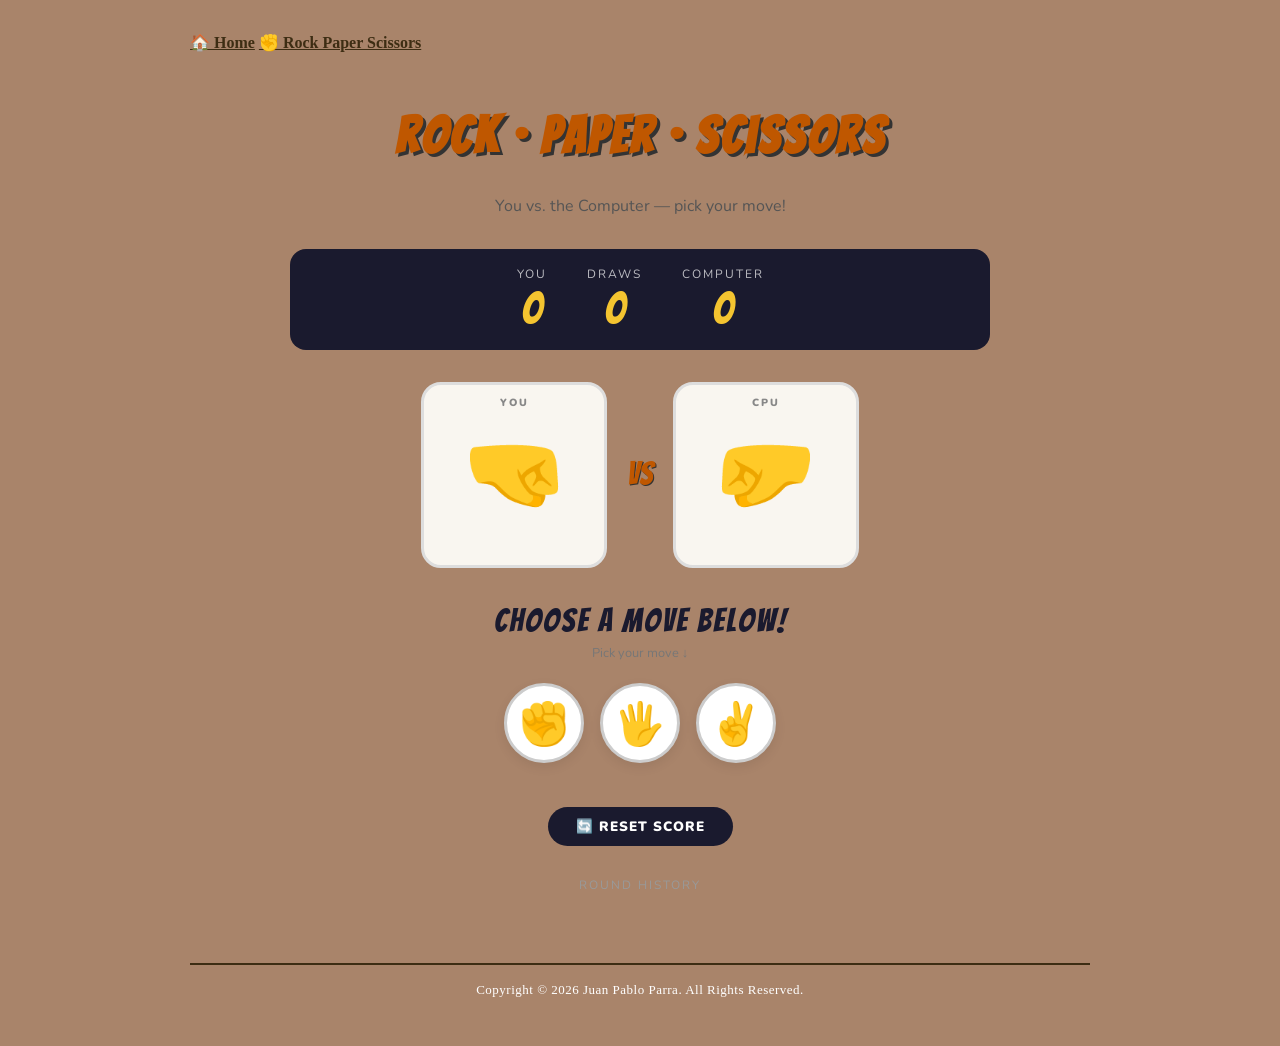
==== game.html @ 6a3b9778 "Add files via upload" ====
<!DOCTYPE html>
<html>
<head>
  <title>Rock Paper Scissors – Juan Pablo Parra</title>
  <link rel="stylesheet" href="style.css">
  <style>
    /* ── Game-page specific styles ── */
    @import url('https://fonts.googleapis.com/css2?family=Bangers&family=Nunito:wght@400;700;900&display=swap');

    .game-wrapper {
      max-width: 700px;
      margin: 40px auto 60px;
      text-align: center;
      font-family: 'Nunito', sans-serif;
    }

    .game-title {
      font-family: 'Bangers', cursive;
      font-size: 3.2rem;
      letter-spacing: 3px;
      color: #bf5700; /* UT Austin burnt orange */
      text-shadow: 3px 3px 0 #333;
      margin-bottom: 4px;
    }

    .game-subtitle {
      color: #555;
      font-size: 1rem;
      margin-bottom: 30px;
    }

    /* Score board */
    .scoreboard {
      display: flex;
      justify-content: center;
      gap: 40px;
      background: #1a1a2e;
      border-radius: 16px;
      padding: 16px 40px;
      margin-bottom: 32px;
      color: #fff;
    }
    .score-block { text-align: center; }
    .score-label { font-size: 0.75rem; letter-spacing: 2px; text-transform: uppercase; opacity: 0.7; }
    .score-num { font-family: 'Bangers', cursive; font-size: 2.8rem; color: #f4c430; line-height: 1.1; }

    /* Arena */
    .arena {
      display: flex;
      justify-content: center;
      align-items: center;
      gap: 20px;
      margin-bottom: 28px;
    }

    .hand-box {
      background: #f9f6f0;
      border: 3px solid #ddd;
      border-radius: 20px;
      width: 180px;
      height: 180px;
      display: flex;
      flex-direction: column;
      align-items: center;
      justify-content: center;
      font-size: 5rem;
      transition: transform 0.15s, border-color 0.3s;
      position: relative;
      overflow: hidden;
    }

    .hand-box.shake {
      animation: shake 0.5s ease;
    }

    .hand-box .hand-label {
      font-size: 0.65rem;
      font-weight: 900;
      text-transform: uppercase;
      letter-spacing: 2px;
      position: absolute;
      top: 10px;
      color: #888;
    }

    .hand-box.win  { border-color: #27ae60; background: #eaffea; }
    .hand-box.lose { border-color: #e74c3c; background: #fff0f0; }
    .hand-box.draw { border-color: #f39c12; background: #fffbe8; }

    .vs-badge {
      font-family: 'Bangers', cursive;
      font-size: 2rem;
      color: #bf5700;
      text-shadow: 1px 1px 0 #333;
    }

    /* Result */
    .result-text {
      font-family: 'Bangers', cursive;
      font-size: 2rem;
      letter-spacing: 2px;
      min-height: 2.4rem;
      color: #1a1a2e;
      transition: opacity 0.3s;
    }

    .result-text.win  { color: #27ae60; }
    .result-text.lose { color: #e74c3c; }
    .result-text.draw { color: #e67e22; }

    /* Choice buttons */
    .choices {
      display: flex;
      justify-content: center;
      gap: 16px;
      margin: 20px 0;
      flex-wrap: wrap;
    }

    .choice-btn {
      font-size: 2.6rem;
      background: #fff;
      border: 3px solid #ccc;
      border-radius: 50%;
      width: 80px;
      height: 80px;
      cursor: pointer;
      transition: transform 0.15s, border-color 0.2s, box-shadow 0.2s;
      display: flex;
      align-items: center;
      justify-content: center;
      box-shadow: 0 4px 12px rgba(0,0,0,0.08);
    }

    .choice-btn:hover {
      transform: scale(1.18) rotate(-5deg);
      border-color: #bf5700;
      box-shadow: 0 8px 20px rgba(191,87,0,0.25);
    }

    .choice-btn:active { transform: scale(0.95); }

    .choice-hint {
      font-size: 0.8rem;
      color: #777;
      margin-top: -4px;
      margin-bottom: 6px;
    }

    /* History log */
    .history-title {
      font-size: 0.75rem;
      letter-spacing: 2px;
      text-transform: uppercase;
      color: #999;
      margin-top: 30px;
      margin-bottom: 8px;
    }

    .history-log {
      list-style: none;
      padding: 0;
      margin: 0 auto;
      max-width: 420px;
      max-height: 160px;
      overflow-y: auto;
      font-size: 0.9rem;
    }

    .history-log li {
      padding: 5px 12px;
      border-radius: 8px;
      margin-bottom: 4px;
      background: #f4f4f4;
      display: flex;
      justify-content: space-between;
    }

    .history-log li.win  { background: #eaffea; }
    .history-log li.lose { background: #fff0f0; }
    .history-log li.draw { background: #fffbe8; }

    .reset-btn {
      margin-top: 24px;
      font-family: 'Nunito', sans-serif;
      font-weight: 900;
      font-size: 0.85rem;
      letter-spacing: 1px;
      text-transform: uppercase;
      background: #1a1a2e;
      color: #fff;
      border: none;
      border-radius: 40px;
      padding: 10px 28px;
      cursor: pointer;
      transition: background 0.2s, transform 0.1s;
    }
    .reset-btn:hover { background: #bf5700; transform: scale(1.04); }

    @keyframes shake {
      0%   { transform: translateX(0) rotate(0deg); }
      20%  { transform: translateX(-8px) rotate(-6deg); }
      40%  { transform: translateX(8px)  rotate(6deg); }
      60%  { transform: translateX(-6px) rotate(-4deg); }
      80%  { transform: translateX(6px)  rotate(4deg); }
      100% { transform: translateX(0) rotate(0deg); }
    }

    @keyframes popIn {
      0%   { transform: scale(0.4); opacity: 0; }
      70%  { transform: scale(1.2); }
      100% { transform: scale(1);   opacity: 1; }
    }

    .pop { animation: popIn 0.35s ease forwards; }
  </style>
</head>
<body>

  <!-- Navigation Bar -->
  <nav class="site-nav">
    <a href="index.html" class="nav-link">🏠 Home</a>
    <a href="game.html" class="nav-link active">✊ Rock Paper Scissors</a>
  </nav>

  <div class="game-wrapper">
    <h1 class="game-title">Rock · Paper · Scissors</h1>
    <p class="game-subtitle">You vs. the Computer — pick your move!</p>

    <!-- Score board -->
    <div class="scoreboard">
      <div class="score-block">
        <div class="score-label">You</div>
        <div class="score-num" id="score-player">0</div>
      </div>
      <div class="score-block">
        <div class="score-label">Draws</div>
        <div class="score-num" id="score-draw" style="color:#f4c430">0</div>
      </div>
      <div class="score-block">
        <div class="score-label">Computer</div>
        <div class="score-num" id="score-cpu">0</div>
      </div>
    </div>

    <!-- Arena -->
    <div class="arena">
      <div class="hand-box" id="player-hand">
        <span class="hand-label">You</span>
        <span id="player-emoji">🤜</span>
      </div>

      <div class="vs-badge">VS</div>

      <div class="hand-box" id="cpu-hand">
        <span class="hand-label">CPU</span>
        <span id="cpu-emoji">🤛</span>
      </div>
    </div>

    <!-- Result -->
    <div class="result-text" id="result-text">Choose a move below!</div>

    <!-- Choice buttons -->
    <p class="choice-hint">Pick your move ↓</p>
    <div class="choices">
      <button class="choice-btn" onclick="play('rock')"     title="Rock">✊</button>
      <button class="choice-btn" onclick="play('paper')"    title="Paper">🖐️</button>
      <button class="choice-btn" onclick="play('scissors')" title="Scissors">✌️</button>
    </div>

    <!-- Reset -->
    <button class="reset-btn" onclick="resetGame()">🔄 Reset Score</button>

    <!-- History -->
    <p class="history-title">Round History</p>
    <ul class="history-log" id="history-log"></ul>
  </div>

  <footer class="page-footer">
    Copyright &copy; 2026 Juan Pablo Parra. All Rights Reserved.
  </footer>

  <script>
    const EMOJI = { rock: '✊', paper: '🖐️', scissors: '✌️' };
    const CHOICES = ['rock', 'paper', 'scissors'];

    let scores = { player: 0, cpu: 0, draw: 0 };

    function cpuChoice() {
      return CHOICES[Math.floor(Math.random() * 3)];
    }

    function getResult(player, cpu) {
      if (player === cpu) return 'draw';
      if (
        (player === 'rock'     && cpu === 'scissors') ||
        (player === 'paper'    && cpu === 'rock')     ||
        (player === 'scissors' && cpu === 'paper')
      ) return 'win';
      return 'lose';
    }

    function play(playerMove) {
      const cpuMove = cpuChoice();
      const result  = getResult(playerMove, cpuMove);

      // Animate hands
      const playerBox = document.getElementById('player-hand');
      const cpuBox    = document.getElementById('cpu-hand');
      const playerEmoji = document.getElementById('player-emoji');
      const cpuEmoji    = document.getElementById('cpu-emoji');

      // Reset classes
      [playerBox, cpuBox].forEach(b => b.className = 'hand-box');
      playerEmoji.className = '';
      cpuEmoji.className = '';

      // Shake then reveal
      playerBox.classList.add('shake');
      cpuBox.classList.add('shake');

      setTimeout(() => {
        playerEmoji.textContent = EMOJI[playerMove];
        cpuEmoji.textContent    = EMOJI[cpuMove];
        playerEmoji.className = 'pop';
        cpuEmoji.className    = 'pop';

        playerBox.classList.remove('shake');
        cpuBox.classList.remove('shake');

        // Colour result
        const outcomeClass = result; // 'win' | 'lose' | 'draw'
        playerBox.classList.add(result === 'win' ? 'win' : result === 'lose' ? 'lose' : 'draw');
        cpuBox.classList.add(result === 'lose' ? 'win' : result === 'win' ? 'lose' : 'draw');

        // Result text
        const resultEl = document.getElementById('result-text');
        resultEl.className = 'result-text ' + result;
        if (result === 'win')  resultEl.textContent = '🎉 You Win!';
        if (result === 'lose') resultEl.textContent = '💀 You Lose!';
        if (result === 'draw') resultEl.textContent = '🤝 It\'s a Draw!';

        // Update scores
        if (result === 'win')  scores.player++;
        if (result === 'lose') scores.cpu++;
        if (result === 'draw') scores.draw++;

        document.getElementById('score-player').textContent = scores.player;
        document.getElementById('score-cpu').textContent    = scores.cpu;
        document.getElementById('score-draw').textContent   = scores.draw;

        // Add to history
        const log  = document.getElementById('history-log');
        const item = document.createElement('li');
        item.className = result;
        const roundNum = scores.player + scores.cpu + scores.draw;
        item.innerHTML = `
          <span>#${roundNum} &nbsp; You: ${EMOJI[playerMove]} &nbsp; CPU: ${EMOJI[cpuMove]}</span>
          <strong>${result === 'win' ? '✅ Win' : result === 'lose' ? '❌ Lose' : '➖ Draw'}</strong>
        `;
        log.insertBefore(item, log.firstChild);
      }, 500);
    }

    function resetGame() {
      scores = { player: 0, cpu: 0, draw: 0 };
      document.getElementById('score-player').textContent = 0;
      document.getElementById('score-cpu').textContent    = 0;
      document.getElementById('score-draw').textContent   = 0;
      document.getElementById('player-emoji').textContent = '🤜';
      document.getElementById('cpu-emoji').textContent    = '🤛';
      document.getElementById('result-text').className    = 'result-text';
      document.getElementById('result-text').textContent  = 'Choose a move below!';
      document.getElementById('player-hand').className    = 'hand-box';
      document.getElementById('cpu-hand').className       = 'hand-box';
      document.getElementById('history-log').innerHTML    = '';
    }
  </script>

</body>
</html>
---- style.css ----
/* ============================================================
   Clint Tuttle's Webpage - style.css
   ============================================================
   Color palette (UT Austin inspired):
   - Burnt orange: #BF5700  (primary background)
   - Navy:        #14213D   (primary text)
   - Khaki:       #E8DCC4   (cards / content panels)
   - White:       #FFFFFF   (highlights and contrast)
   ============================================================ */

/* ---- Page basics ---- */
body {
  background-color: #A9846A;          /* burnt orange background */
  color: #3D2D13;                     /* navy text for contrast  */
  font-family: Georgia, "Calibri", serif;
  max-width: 900px;
  margin: 0 auto;                     /* centers the whole page  */
  padding: 30px 20px;
  line-height: 1.6;
}

/* ---- Page title ---- */
.page-title {
  text-align: center;
  color: #3D2D13;                     /* navy title */
  background-color: #E8DCC4;          /* khaki bar behind title */
  font-size: 42px;
  font-weight: bold;
  padding: 20px;
  border: 3px solid #3D2D13;
  border-radius: 8px;
  letter-spacing: 1px;
}

/* ---- Photo row at top: three images side-by-side ---- */
.photo-row {
  display: flex;                      /* puts items in a row */
  justify-content: center;            /* centers them horizontally */
  align-items: stretch;
  gap: 8px;                           /* small space between photos */
  margin: 20px 0 10px 0;
}

.row-photo {
  width: 33%;                         /* each photo takes ~one-third */
  height: 280px;                      /* all photos same height */
  object-fit: cover;                  /* crop to fill, no distortion */
  border: 4px solid #3D2D13;          /* navy frame */
  border-radius: 6px;
  background-color: #FFFFFF;
}

/* ---- Section headings (Fall 2026 Schedule, Videos, etc.) ---- */
h3 {
  color: #FFFFFF;                     /* white headings on orange */
  font-size: 26px;
  border-bottom: 2px solid #3D2D13;
  padding-bottom: 6px;
  margin-top: 30px;
}

/* ---- About Me paragraph ---- */
.about-me {
  background-color: #E8DCC4;          /* khaki "card" */
  color: #3D2D13;
  padding: 20px 25px;
  border-radius: 8px;
  border-left: 6px solid #3D2D13;
  font-size: 17px;
}

/* ---- Resume line ---- */
.resume-line {
  text-align: center;
  background-color: #FFFFFF;
  color: #3D2D13;
  padding: 12px;
  border-radius: 6px;
  font-size: 18px;
  font-weight: bold;
}

/* ---- Captions under photos ---- */
.caption {
  text-align: center;
  color: #FFFFFF;
  font-size: 14px;
  margin-top: 0;
  padding: 0 20px;
}

/* ---- Lists ---- */
ol, ul {
  background-color: #E8DCC4;
  color: #3D2D13;
  padding: 18px 18px 18px 45px;       /* extra left padding for bullets */
  border-radius: 8px;
  font-size: 17px;
}

li {
  margin-bottom: 8px;
}

/* ---- Links ---- */
a {
  color: #3D2D13;
  font-weight: bold;
  text-decoration: underline;
}

a:hover {
  color: #BF5700;
  background-color: #FFFFFF;
  padding: 1px 3px;
  border-radius: 3px;
}

/* ---- Horizontal rules ---- */
hr {
  border: none;
  border-top: 2px dashed #3D2D13;
  margin: 30px 0;
}

/* ---- Video grid: 2 videos per row ---- */
.video-grid {
  justify-items: center;
  text-align:center;
  background-color: #E8DCC4;
  padding: 40px;
  border-radius: 8px;
}

.video-grid iframe {
  width: 75%;
  justify-items: center;
  text-align:center;
  border: 3px solid #3D2D13;
  border-radius: 6px;
  background-color: #3D2D13;
}

/* ---- Contact line ---- */
.contact-line {
  text-align: center;
  background-color: #FFFFFF;
  color: #3D2D13;
  padding: 15px;
  border-radius: 6px;
  font-size: 17px;
  font-weight: bold;
}

/* ---- Footer ---- */
.page-footer {
  text-align: center;
  color: #FFFFFF;
  font-size: 13px;
  margin-top: 40px;
  padding: 15px;
  border-top: 2px solid #3D2D13;
  letter-spacing: 0.5px;
}

/* ---- Mobile / smaller screens ---- */
@media (max-width: 700px) {
  .video-grid {
    grid-template-columns: 1fr;
  }

  .page-title {
    font-size: 30px;
  }

  /* Stack the photos vertically on small screens */
  .photo-row {
    flex-direction: column;
    align-items: center;
  }

  .row-photo {
    width: 90%;
    height: 250px;
  }

  /* Stack contact links on small screens */
  .contact-line {
    font-size: 15px;
  }
}
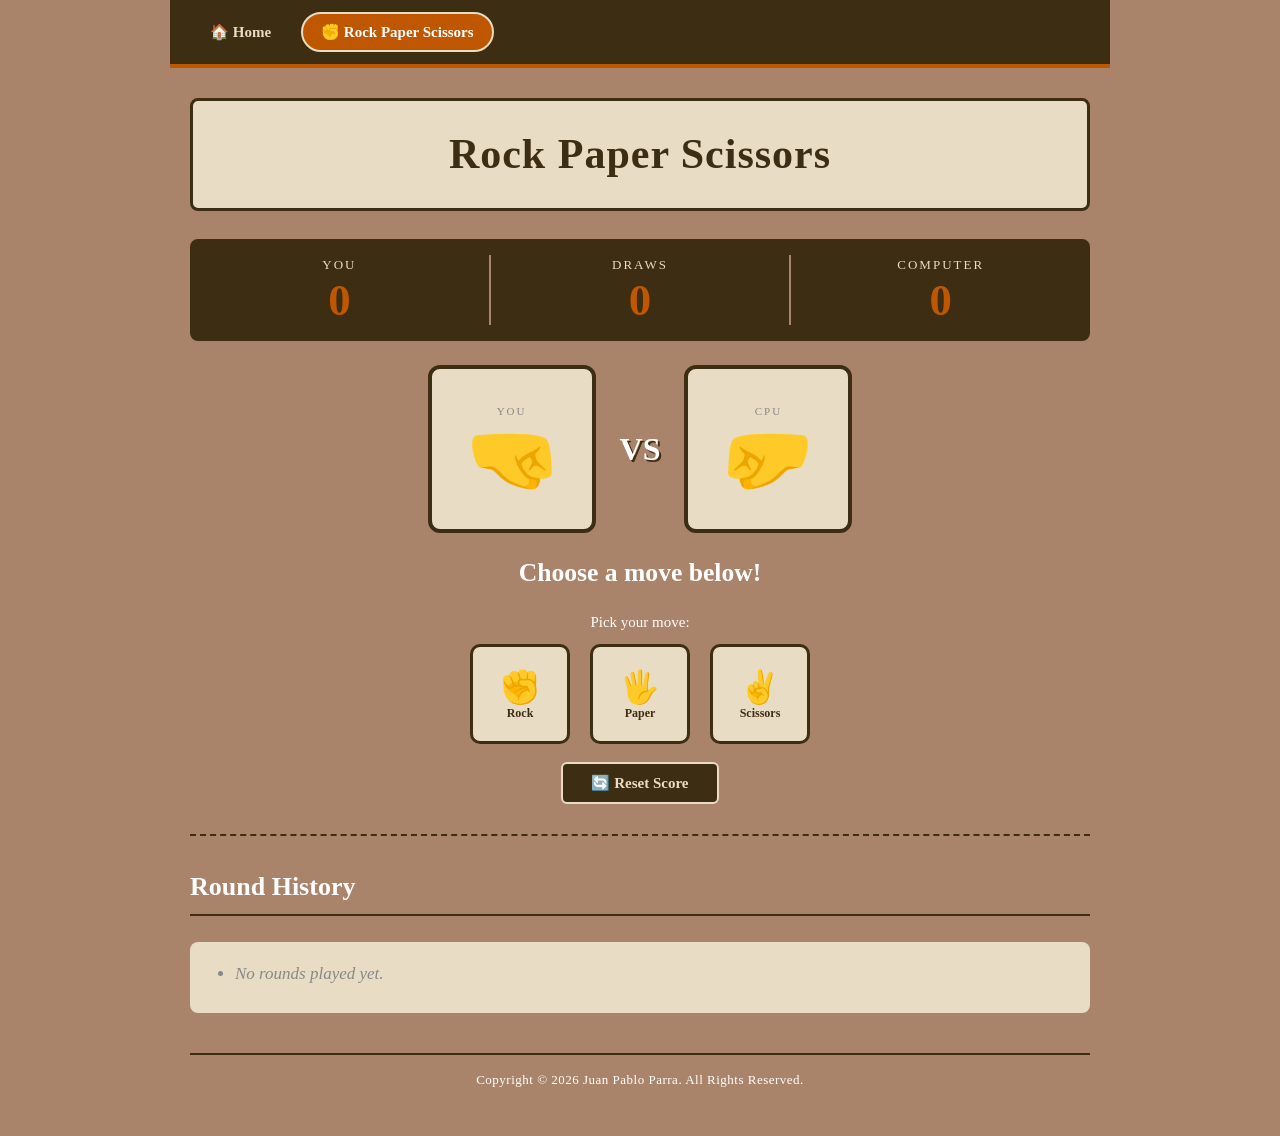
==== commit 814bd159: "Add files via upload" ====
--- a/game.html
+++ b/game.html
@@ -3,288 +3,239 @@
 <head>
   <title>Rock Paper Scissors – Juan Pablo Parra</title>
   <link rel="stylesheet" href="style.css">
+</head>
+
+<body>
+
+  <!-- Navigation Bar -->
+  <div class="nav-bar">
+    <a href="index.html" class="nav-link">🏠 Home</a>
+    <a href="game.html" class="nav-link nav-active">✊ Rock Paper Scissors</a>
+  </div>
+
+  <h1 class="page-title">Rock Paper Scissors</h1>
+
+  <!-- Score board -->
+  <div class="scoreboard">
+    <div class="score-block">
+      <div class="score-label">You</div>
+      <div class="score-num" id="score-player">0</div>
+    </div>
+    <div class="score-block">
+      <div class="score-label">Draws</div>
+      <div class="score-num" id="score-draw">0</div>
+    </div>
+    <div class="score-block">
+      <div class="score-label">Computer</div>
+      <div class="score-num" id="score-cpu">0</div>
+    </div>
+  </div>
+
+  <!-- Arena: two hands face off -->
+  <div class="arena">
+    <div class="hand-box" id="player-hand">
+      <div class="hand-label">You</div>
+      <div class="hand-emoji" id="player-emoji">🤜</div>
+    </div>
+    <div class="vs-badge">VS</div>
+    <div class="hand-box" id="cpu-hand">
+      <div class="hand-label">CPU</div>
+      <div class="hand-emoji" id="cpu-emoji">🤛</div>
+    </div>
+  </div>
+
+  <!-- Result message -->
+  <p class="result-text" id="result-text">Choose a move below!</p>
+
+  <!-- Choice buttons -->
+  <p class="choice-hint">Pick your move:</p>
+  <div class="choices">
+    <button class="choice-btn" onclick="play('rock')"     title="Rock">✊<br><span>Rock</span></button>
+    <button class="choice-btn" onclick="play('paper')"    title="Paper">🖐️<br><span>Paper</span></button>
+    <button class="choice-btn" onclick="play('scissors')" title="Scissors">✌️<br><span>Scissors</span></button>
+  </div>
+
+  <div style="text-align:center; margin-top: 18px;">
+    <button class="reset-btn" onclick="resetGame()">🔄 Reset Score</button>
+  </div>
+
+  <hr />
+
+  <!-- Round history -->
+  <h3>Round History</h3>
+  <ul id="history-log" class="history-log">
+    <li style="color:#888; font-style:italic;">No rounds played yet.</li>
+  </ul>
+
+  <footer class="page-footer">
+    Copyright &copy; 2026 Juan Pablo Parra. All Rights Reserved.
+  </footer>
+
   <style>
-    /* ── Game-page specific styles ── */
-    @import url('https://fonts.googleapis.com/css2?family=Bangers&family=Nunito:wght@400;700;900&display=swap');
-
-    .game-wrapper {
-      max-width: 700px;
-      margin: 40px auto 60px;
-      text-align: center;
-      font-family: 'Nunito', sans-serif;
-    }
-
-    .game-title {
-      font-family: 'Bangers', cursive;
-      font-size: 3.2rem;
-      letter-spacing: 3px;
-      color: #bf5700; /* UT Austin burnt orange */
-      text-shadow: 3px 3px 0 #333;
-      margin-bottom: 4px;
-    }
-
-    .game-subtitle {
-      color: #555;
-      font-size: 1rem;
-      margin-bottom: 30px;
-    }
-
-    /* Score board */
+    /* ---- Scoreboard ---- */
     .scoreboard {
       display: flex;
       justify-content: center;
-      gap: 40px;
-      background: #1a1a2e;
-      border-radius: 16px;
-      padding: 16px 40px;
-      margin-bottom: 32px;
-      color: #fff;
-    }
-    .score-block { text-align: center; }
-    .score-label { font-size: 0.75rem; letter-spacing: 2px; text-transform: uppercase; opacity: 0.7; }
-    .score-num { font-family: 'Bangers', cursive; font-size: 2.8rem; color: #f4c430; line-height: 1.1; }
-
-    /* Arena */
+      gap: 0;
+      background-color: #3D2D13;
+      border-radius: 8px;
+      padding: 16px 0;
+      margin: 24px 0;
+    }
+    .score-block {
+      flex: 1;
+      text-align: center;
+      border-right: 2px solid #A9846A;
+    }
+    .score-block:last-child { border-right: none; }
+    .score-label {
+      font-size: 13px;
+      letter-spacing: 2px;
+      text-transform: uppercase;
+      color: #E8DCC4;
+    }
+    .score-num {
+      font-size: 2.8rem;
+      font-weight: bold;
+      color: #BF5700;
+      line-height: 1.1;
+    }
+
+    /* ---- Arena ---- */
     .arena {
       display: flex;
       justify-content: center;
       align-items: center;
-      gap: 20px;
-      margin-bottom: 28px;
-    }
-
+      gap: 24px;
+      margin: 10px 0 20px;
+    }
     .hand-box {
-      background: #f9f6f0;
-      border: 3px solid #ddd;
-      border-radius: 20px;
-      width: 180px;
-      height: 180px;
+      background-color: #E8DCC4;
+      border: 4px solid #3D2D13;
+      border-radius: 12px;
+      width: 160px;
+      height: 160px;
       display: flex;
       flex-direction: column;
       align-items: center;
       justify-content: center;
-      font-size: 5rem;
-      transition: transform 0.15s, border-color 0.3s;
-      position: relative;
-      overflow: hidden;
-    }
-
-    .hand-box.shake {
-      animation: shake 0.5s ease;
-    }
-
-    .hand-box .hand-label {
-      font-size: 0.65rem;
-      font-weight: 900;
+      transition: border-color 0.3s, background-color 0.3s;
+    }
+    .hand-box.win  { border-color: #2e7d32; background-color: #d4edda; }
+    .hand-box.lose { border-color: #b71c1c; background-color: #fde8e8; }
+    .hand-box.draw { border-color: #BF5700; background-color: #fff3e0; }
+    .hand-label {
+      font-size: 11px;
+      letter-spacing: 2px;
       text-transform: uppercase;
-      letter-spacing: 2px;
-      position: absolute;
-      top: 10px;
       color: #888;
-    }
-
-    .hand-box.win  { border-color: #27ae60; background: #eaffea; }
-    .hand-box.lose { border-color: #e74c3c; background: #fff0f0; }
-    .hand-box.draw { border-color: #f39c12; background: #fffbe8; }
-
+      margin-bottom: 4px;
+    }
+    .hand-emoji {
+      font-size: 4.5rem;
+      line-height: 1;
+    }
     .vs-badge {
-      font-family: 'Bangers', cursive;
       font-size: 2rem;
-      color: #bf5700;
-      text-shadow: 1px 1px 0 #333;
-    }
-
-    /* Result */
+      font-weight: bold;
+      color: #FFFFFF;
+      text-shadow: 2px 2px 0 #3D2D13;
+    }
+
+    /* ---- Result text ---- */
     .result-text {
-      font-family: 'Bangers', cursive;
-      font-size: 2rem;
-      letter-spacing: 2px;
-      min-height: 2.4rem;
-      color: #1a1a2e;
-      transition: opacity 0.3s;
-    }
-
-    .result-text.win  { color: #27ae60; }
-    .result-text.lose { color: #e74c3c; }
-    .result-text.draw { color: #e67e22; }
-
-    /* Choice buttons */
+      text-align: center;
+      font-size: 1.6rem;
+      font-weight: bold;
+      color: #FFFFFF;
+      min-height: 2rem;
+      margin: 6px 0 16px;
+    }
+    .result-text.win  { color: #a5d6a7; }
+    .result-text.lose { color: #ef9a9a; }
+    .result-text.draw { color: #ffe082; }
+
+    /* ---- Choice buttons ---- */
+    .choice-hint {
+      text-align: center;
+      color: #FFFFFF;
+      font-size: 15px;
+      margin-bottom: 10px;
+    }
     .choices {
       display: flex;
       justify-content: center;
-      gap: 16px;
-      margin: 20px 0;
+      gap: 20px;
       flex-wrap: wrap;
     }
-
     .choice-btn {
-      font-size: 2.6rem;
-      background: #fff;
-      border: 3px solid #ccc;
-      border-radius: 50%;
-      width: 80px;
-      height: 80px;
+      font-size: 2rem;
+      background-color: #E8DCC4;
+      border: 3px solid #3D2D13;
+      border-radius: 10px;
+      width: 100px;
+      height: 100px;
       cursor: pointer;
-      transition: transform 0.15s, border-color 0.2s, box-shadow 0.2s;
-      display: flex;
-      align-items: center;
-      justify-content: center;
-      box-shadow: 0 4px 12px rgba(0,0,0,0.08);
-    }
-
+      font-family: Georgia, serif;
+      color: #3D2D13;
+      font-weight: bold;
+      transition: background-color 0.15s, transform 0.1s;
+      line-height: 1.2;
+    }
+    .choice-btn span { font-size: 0.75rem; display: block; }
     .choice-btn:hover {
-      transform: scale(1.18) rotate(-5deg);
-      border-color: #bf5700;
-      box-shadow: 0 8px 20px rgba(191,87,0,0.25);
-    }
-
+      background-color: #BF5700;
+      color: #FFFFFF;
+      transform: scale(1.08);
+    }
     .choice-btn:active { transform: scale(0.95); }
 
-    .choice-hint {
-      font-size: 0.8rem;
-      color: #777;
-      margin-top: -4px;
-      margin-bottom: 6px;
-    }
-
-    /* History log */
-    .history-title {
-      font-size: 0.75rem;
-      letter-spacing: 2px;
-      text-transform: uppercase;
-      color: #999;
-      margin-top: 30px;
-      margin-bottom: 8px;
-    }
-
+    /* ---- Reset button ---- */
+    .reset-btn {
+      background-color: #3D2D13;
+      color: #E8DCC4;
+      border: 2px solid #E8DCC4;
+      border-radius: 6px;
+      padding: 10px 28px;
+      font-size: 15px;
+      font-family: Georgia, serif;
+      font-weight: bold;
+      cursor: pointer;
+      transition: background-color 0.2s;
+    }
+    .reset-btn:hover { background-color: #BF5700; color: #FFFFFF; }
+
+    /* ---- History log ---- */
     .history-log {
-      list-style: none;
-      padding: 0;
-      margin: 0 auto;
-      max-width: 420px;
-      max-height: 160px;
+      max-height: 220px;
       overflow-y: auto;
-      font-size: 0.9rem;
-    }
-
-    .history-log li {
-      padding: 5px 12px;
-      border-radius: 8px;
-      margin-bottom: 4px;
-      background: #f4f4f4;
-      display: flex;
-      justify-content: space-between;
-    }
-
-    .history-log li.win  { background: #eaffea; }
-    .history-log li.lose { background: #fff0f0; }
-    .history-log li.draw { background: #fffbe8; }
-
-    .reset-btn {
-      margin-top: 24px;
-      font-family: 'Nunito', sans-serif;
-      font-weight: 900;
-      font-size: 0.85rem;
-      letter-spacing: 1px;
-      text-transform: uppercase;
-      background: #1a1a2e;
-      color: #fff;
-      border: none;
-      border-radius: 40px;
-      padding: 10px 28px;
-      cursor: pointer;
-      transition: background 0.2s, transform 0.1s;
-    }
-    .reset-btn:hover { background: #bf5700; transform: scale(1.04); }
-
+    }
+    .history-log li.win  { background-color: #d4edda; }
+    .history-log li.lose { background-color: #fde8e8; }
+    .history-log li.draw { background-color: #fff3e0; }
+
+    /* ---- Shake animation ---- */
     @keyframes shake {
-      0%   { transform: translateX(0) rotate(0deg); }
-      20%  { transform: translateX(-8px) rotate(-6deg); }
-      40%  { transform: translateX(8px)  rotate(6deg); }
-      60%  { transform: translateX(-6px) rotate(-4deg); }
-      80%  { transform: translateX(6px)  rotate(4deg); }
-      100% { transform: translateX(0) rotate(0deg); }
-    }
+      0%   { transform: translateX(0); }
+      20%  { transform: translateX(-10px) rotate(-8deg); }
+      40%  { transform: translateX(10px)  rotate(8deg); }
+      60%  { transform: translateX(-7px)  rotate(-5deg); }
+      80%  { transform: translateX(7px)   rotate(5deg); }
+      100% { transform: translateX(0)     rotate(0deg); }
+    }
+    .shake { animation: shake 0.45s ease; }
 
     @keyframes popIn {
-      0%   { transform: scale(0.4); opacity: 0; }
-      70%  { transform: scale(1.2); }
+      0%   { transform: scale(0.3); opacity: 0; }
+      70%  { transform: scale(1.25); }
       100% { transform: scale(1);   opacity: 1; }
     }
-
-    .pop { animation: popIn 0.35s ease forwards; }
+    .pop { animation: popIn 0.3s ease forwards; }
   </style>
-</head>
-<body>
-
-  <!-- Navigation Bar -->
-  <nav class="site-nav">
-    <a href="index.html" class="nav-link">🏠 Home</a>
-    <a href="game.html" class="nav-link active">✊ Rock Paper Scissors</a>
-  </nav>
-
-  <div class="game-wrapper">
-    <h1 class="game-title">Rock · Paper · Scissors</h1>
-    <p class="game-subtitle">You vs. the Computer — pick your move!</p>
-
-    <!-- Score board -->
-    <div class="scoreboard">
-      <div class="score-block">
-        <div class="score-label">You</div>
-        <div class="score-num" id="score-player">0</div>
-      </div>
-      <div class="score-block">
-        <div class="score-label">Draws</div>
-        <div class="score-num" id="score-draw" style="color:#f4c430">0</div>
-      </div>
-      <div class="score-block">
-        <div class="score-label">Computer</div>
-        <div class="score-num" id="score-cpu">0</div>
-      </div>
-    </div>
-
-    <!-- Arena -->
-    <div class="arena">
-      <div class="hand-box" id="player-hand">
-        <span class="hand-label">You</span>
-        <span id="player-emoji">🤜</span>
-      </div>
-
-      <div class="vs-badge">VS</div>
-
-      <div class="hand-box" id="cpu-hand">
-        <span class="hand-label">CPU</span>
-        <span id="cpu-emoji">🤛</span>
-      </div>
-    </div>
-
-    <!-- Result -->
-    <div class="result-text" id="result-text">Choose a move below!</div>
-
-    <!-- Choice buttons -->
-    <p class="choice-hint">Pick your move ↓</p>
-    <div class="choices">
-      <button class="choice-btn" onclick="play('rock')"     title="Rock">✊</button>
-      <button class="choice-btn" onclick="play('paper')"    title="Paper">🖐️</button>
-      <button class="choice-btn" onclick="play('scissors')" title="Scissors">✌️</button>
-    </div>
-
-    <!-- Reset -->
-    <button class="reset-btn" onclick="resetGame()">🔄 Reset Score</button>
-
-    <!-- History -->
-    <p class="history-title">Round History</p>
-    <ul class="history-log" id="history-log"></ul>
-  </div>
-
-  <footer class="page-footer">
-    Copyright &copy; 2026 Juan Pablo Parra. All Rights Reserved.
-  </footer>
 
   <script>
-    const EMOJI = { rock: '✊', paper: '🖐️', scissors: '✌️' };
+    const EMOJI   = { rock: '✊', paper: '🖐️', scissors: '✌️' };
     const CHOICES = ['rock', 'paper', 'scissors'];
-
     let scores = { player: 0, cpu: 0, draw: 0 };
 
     function cpuChoice() {
@@ -305,43 +256,38 @@
       const cpuMove = cpuChoice();
       const result  = getResult(playerMove, cpuMove);
 
-      // Animate hands
-      const playerBox = document.getElementById('player-hand');
-      const cpuBox    = document.getElementById('cpu-hand');
+      const playerBox   = document.getElementById('player-hand');
+      const cpuBox      = document.getElementById('cpu-hand');
       const playerEmoji = document.getElementById('player-emoji');
       const cpuEmoji    = document.getElementById('cpu-emoji');
-
-      // Reset classes
-      [playerBox, cpuBox].forEach(b => b.className = 'hand-box');
-      playerEmoji.className = '';
-      cpuEmoji.className = '';
-
-      // Shake then reveal
-      playerBox.classList.add('shake');
-      cpuBox.classList.add('shake');
+      const resultEl    = document.getElementById('result-text');
+
+      // Reset state
+      playerBox.className = 'hand-box shake';
+      cpuBox.className    = 'hand-box shake';
+      playerEmoji.textContent = '❓';
+      cpuEmoji.textContent    = '❓';
+      resultEl.className = 'result-text';
+      resultEl.textContent = '...';
 
       setTimeout(() => {
+        playerBox.classList.remove('shake');
+        cpuBox.classList.remove('shake');
+
         playerEmoji.textContent = EMOJI[playerMove];
         cpuEmoji.textContent    = EMOJI[cpuMove];
-        playerEmoji.className = 'pop';
-        cpuEmoji.className    = 'pop';
-
-        playerBox.classList.remove('shake');
-        cpuBox.classList.remove('shake');
-
-        // Colour result
-        const outcomeClass = result; // 'win' | 'lose' | 'draw'
+        playerEmoji.className = 'hand-emoji pop';
+        cpuEmoji.className    = 'hand-emoji pop';
+
         playerBox.classList.add(result === 'win' ? 'win' : result === 'lose' ? 'lose' : 'draw');
         cpuBox.classList.add(result === 'lose' ? 'win' : result === 'win' ? 'lose' : 'draw');
 
-        // Result text
-        const resultEl = document.getElementById('result-text');
         resultEl.className = 'result-text ' + result;
-        if (result === 'win')  resultEl.textContent = '🎉 You Win!';
-        if (result === 'lose') resultEl.textContent = '💀 You Lose!';
-        if (result === 'draw') resultEl.textContent = '🤝 It\'s a Draw!';
-
-        // Update scores
+        resultEl.textContent =
+          result === 'win'  ? '🎉 You Win!' :
+          result === 'lose' ? '💀 You Lose!' :
+                              "🤝 It's a Draw!";
+
         if (result === 'win')  scores.player++;
         if (result === 'lose') scores.cpu++;
         if (result === 'draw') scores.draw++;
@@ -350,17 +296,20 @@
         document.getElementById('score-cpu').textContent    = scores.cpu;
         document.getElementById('score-draw').textContent   = scores.draw;
 
-        // Add to history
-        const log  = document.getElementById('history-log');
-        const item = document.createElement('li');
+        // History
+        const log = document.getElementById('history-log');
+        // Remove placeholder if present
+        if (log.querySelector('li[style]')) log.innerHTML = '';
+
+        const total = scores.player + scores.cpu + scores.draw;
+        const item  = document.createElement('li');
         item.className = result;
-        const roundNum = scores.player + scores.cpu + scores.draw;
-        item.innerHTML = `
-          <span>#${roundNum} &nbsp; You: ${EMOJI[playerMove]} &nbsp; CPU: ${EMOJI[cpuMove]}</span>
-          <strong>${result === 'win' ? '✅ Win' : result === 'lose' ? '❌ Lose' : '➖ Draw'}</strong>
-        `;
+        item.innerHTML =
+          `<strong>Round ${total}</strong> &nbsp;—&nbsp; ` +
+          `You: ${EMOJI[playerMove]} vs CPU: ${EMOJI[cpuMove]} &nbsp;—&nbsp; ` +
+          `<strong>${result === 'win' ? '✅ Win' : result === 'lose' ? '❌ Lose' : '➖ Draw'}</strong>`;
         log.insertBefore(item, log.firstChild);
-      }, 500);
+      }, 480);
     }
 
     function resetGame() {
@@ -370,11 +319,12 @@
       document.getElementById('score-draw').textContent   = 0;
       document.getElementById('player-emoji').textContent = '🤜';
       document.getElementById('cpu-emoji').textContent    = '🤛';
-      document.getElementById('result-text').className    = 'result-text';
-      document.getElementById('result-text').textContent  = 'Choose a move below!';
-      document.getElementById('player-hand').className    = 'hand-box';
-      document.getElementById('cpu-hand').className       = 'hand-box';
-      document.getElementById('history-log').innerHTML    = '';
+      document.getElementById('player-hand').className   = 'hand-box';
+      document.getElementById('cpu-hand').className      = 'hand-box';
+      document.getElementById('result-text').className   = 'result-text';
+      document.getElementById('result-text').textContent = 'Choose a move below!';
+      document.getElementById('history-log').innerHTML   =
+        '<li style="color:#888; font-style:italic;">No rounds played yet.</li>';
     }
   </script>
 
--- a/style.css
+++ b/style.css
@@ -1,5 +1,5 @@
 /* ============================================================
-   Clint Tuttle's Webpage - style.css
+   Juan Pablo Parra's Webpage - style.css
    ============================================================
    Color palette (UT Austin inspired):
    - Burnt orange: #BF5700  (primary background)
@@ -7,6 +7,41 @@
    - Khaki:       #E8DCC4   (cards / content panels)
    - White:       #FFFFFF   (highlights and contrast)
    ============================================================ */
+
+/* ---- Navigation Bar ---- */
+.nav-bar {
+  display: flex;
+  gap: 10px;
+  background-color: #3D2D13;
+  padding: 12px 20px;
+  margin: -30px -20px 30px -20px;   /* bleeds to page edges */
+  border-bottom: 4px solid #BF5700;
+}
+ 
+.nav-link {
+  font-family: Georgia, "Calibri", serif;
+  font-size: 15px;
+  font-weight: bold;
+  text-decoration: none;
+  color: #E8DCC4;
+  padding: 6px 18px;
+  border-radius: 20px;
+  border: 2px solid transparent;
+  transition: background-color 0.2s, color 0.2s;
+}
+ 
+.nav-link:hover {
+  background-color: #BF5700;
+  color: #FFFFFF;
+  padding: 6px 18px;        /* override the hover rule from the a:hover below */
+  border-radius: 20px;
+}
+ 
+.nav-active {
+  background-color: #BF5700;
+  color: #FFFFFF !important;
+  border-color: #E8DCC4;
+}
 
 /* ---- Page basics ---- */
 body {
